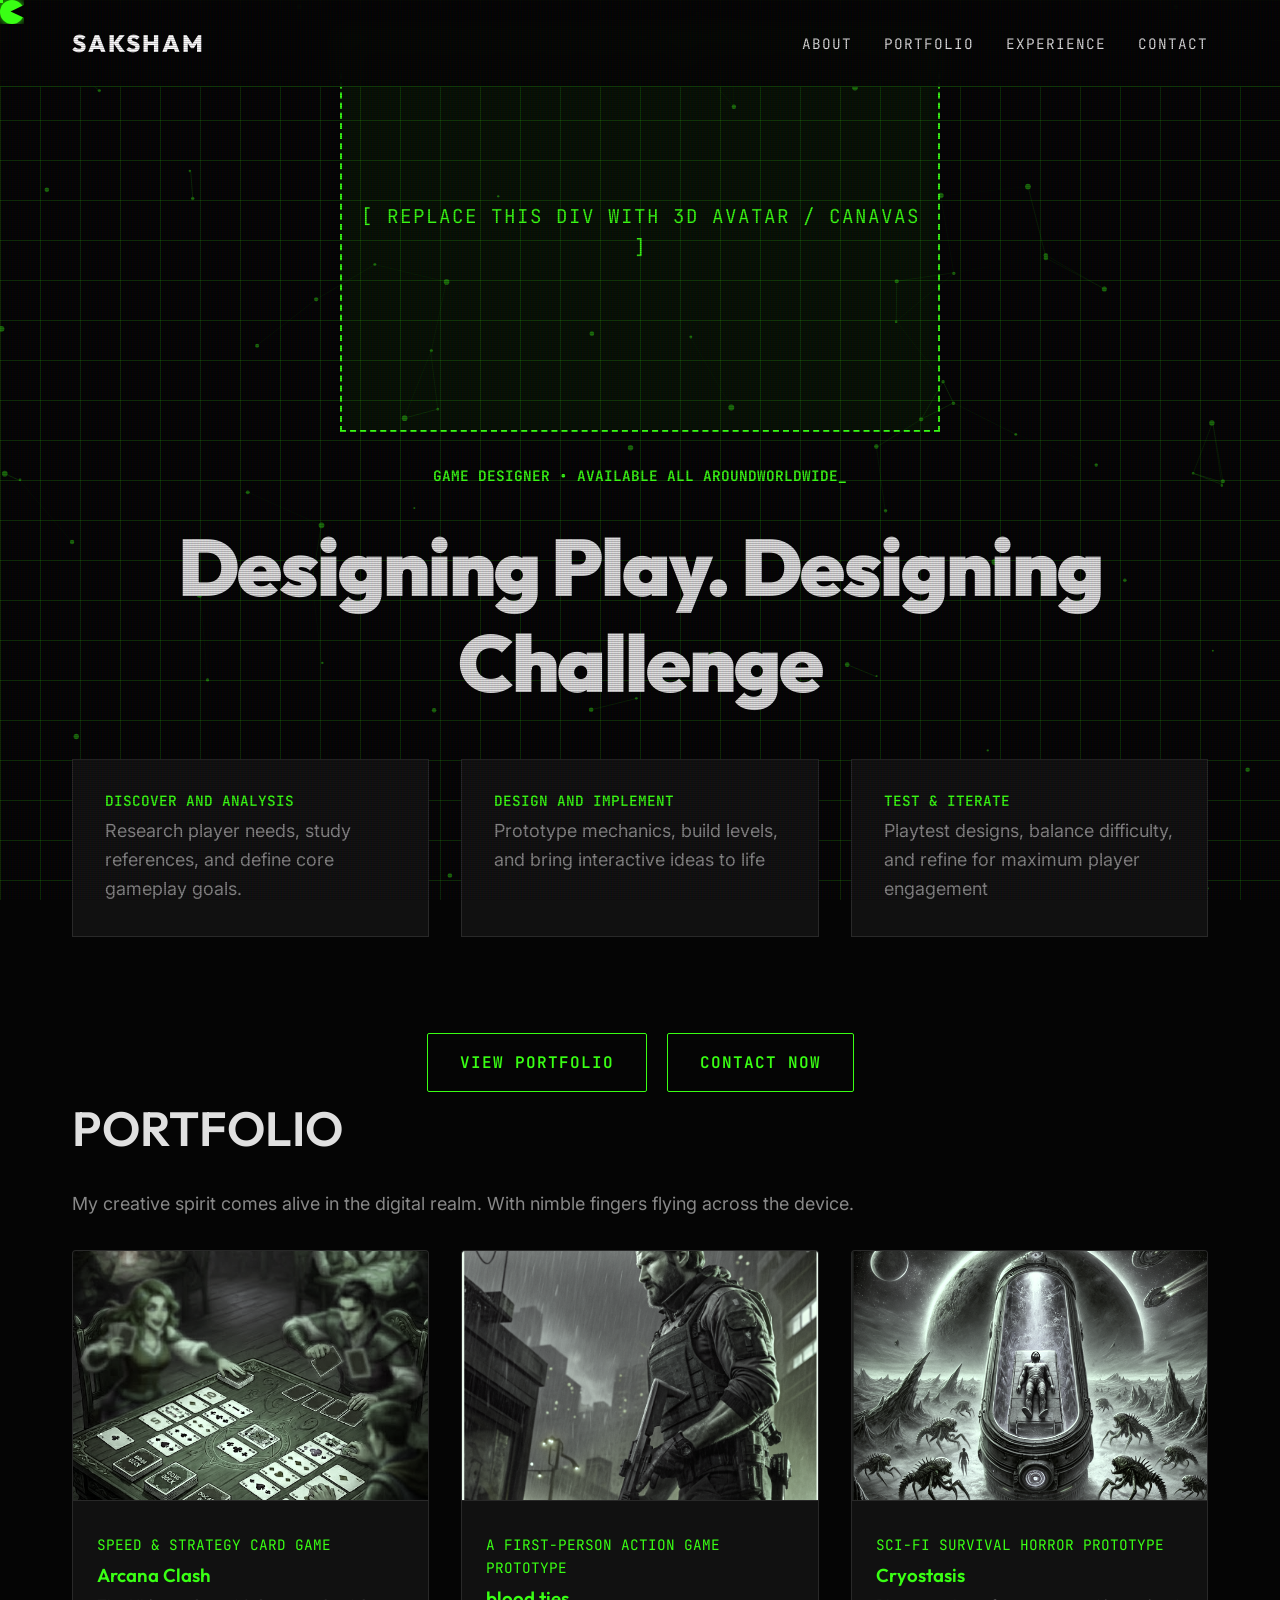
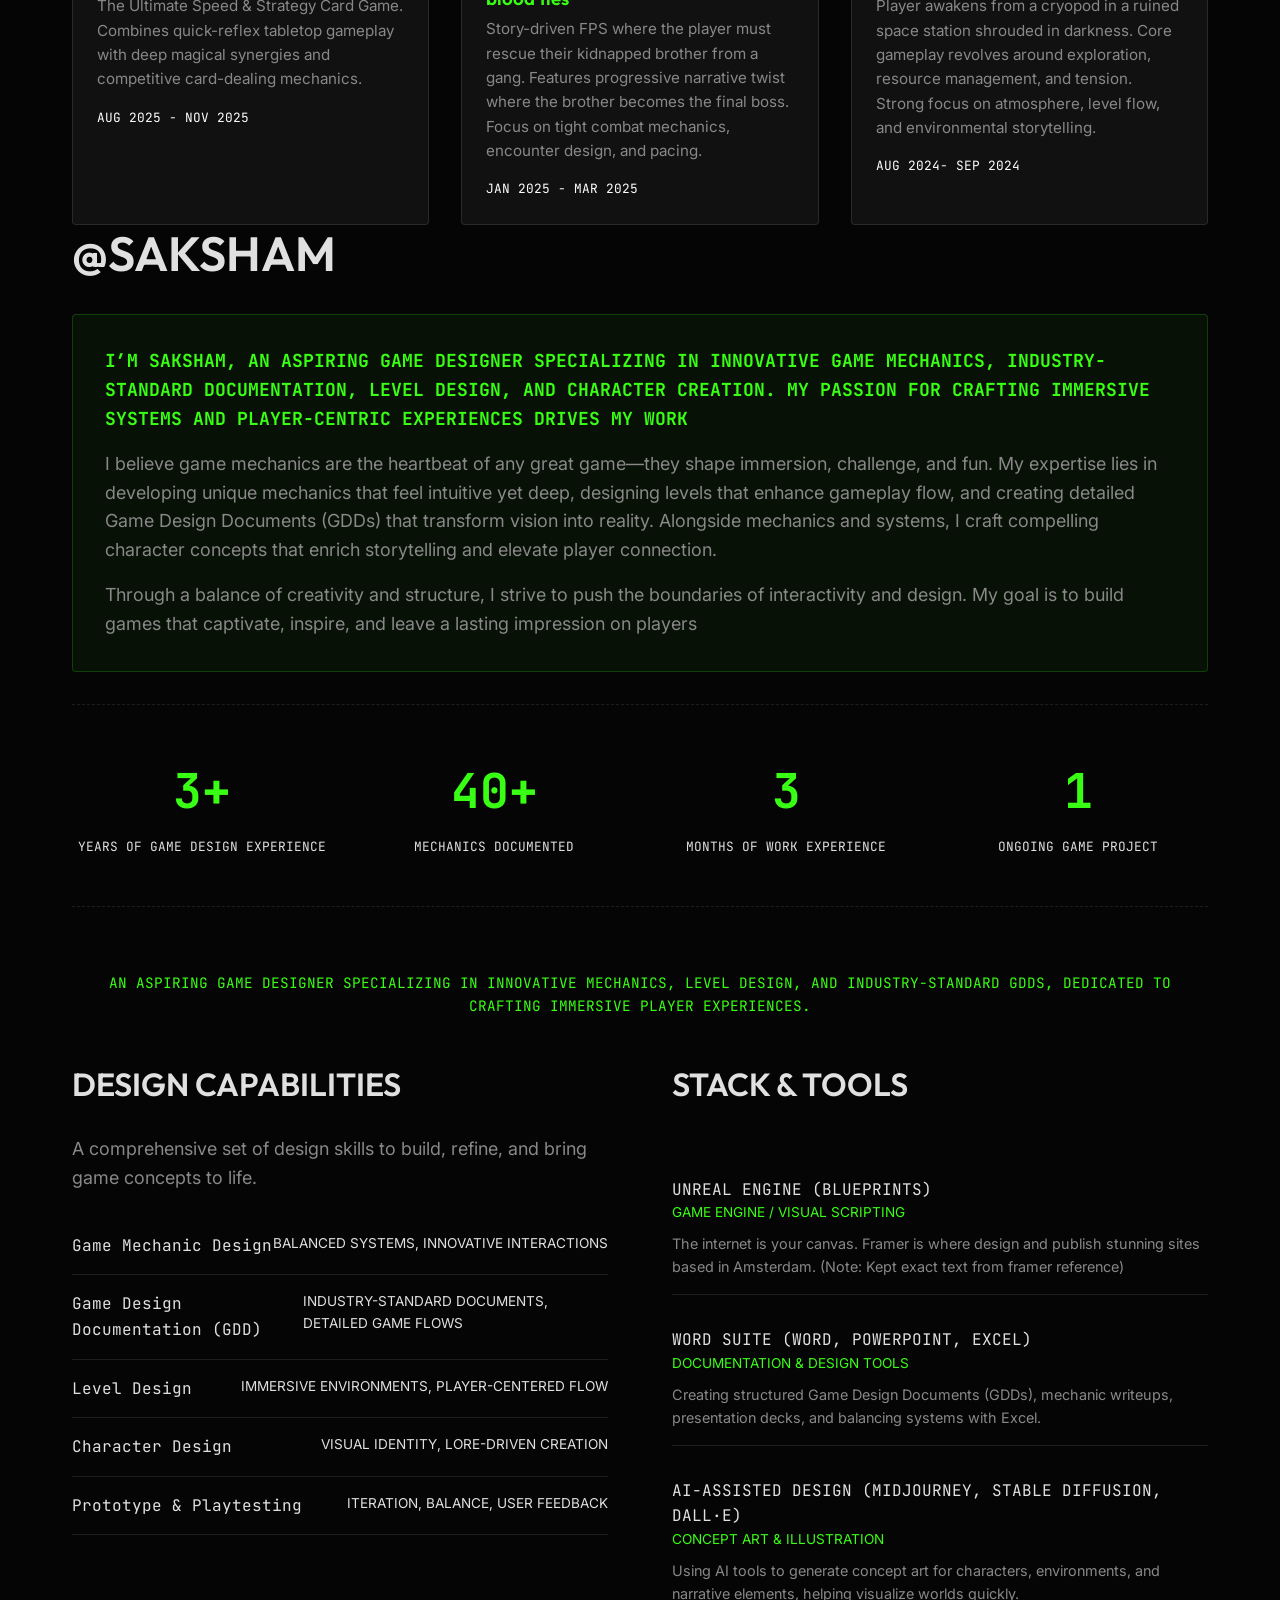
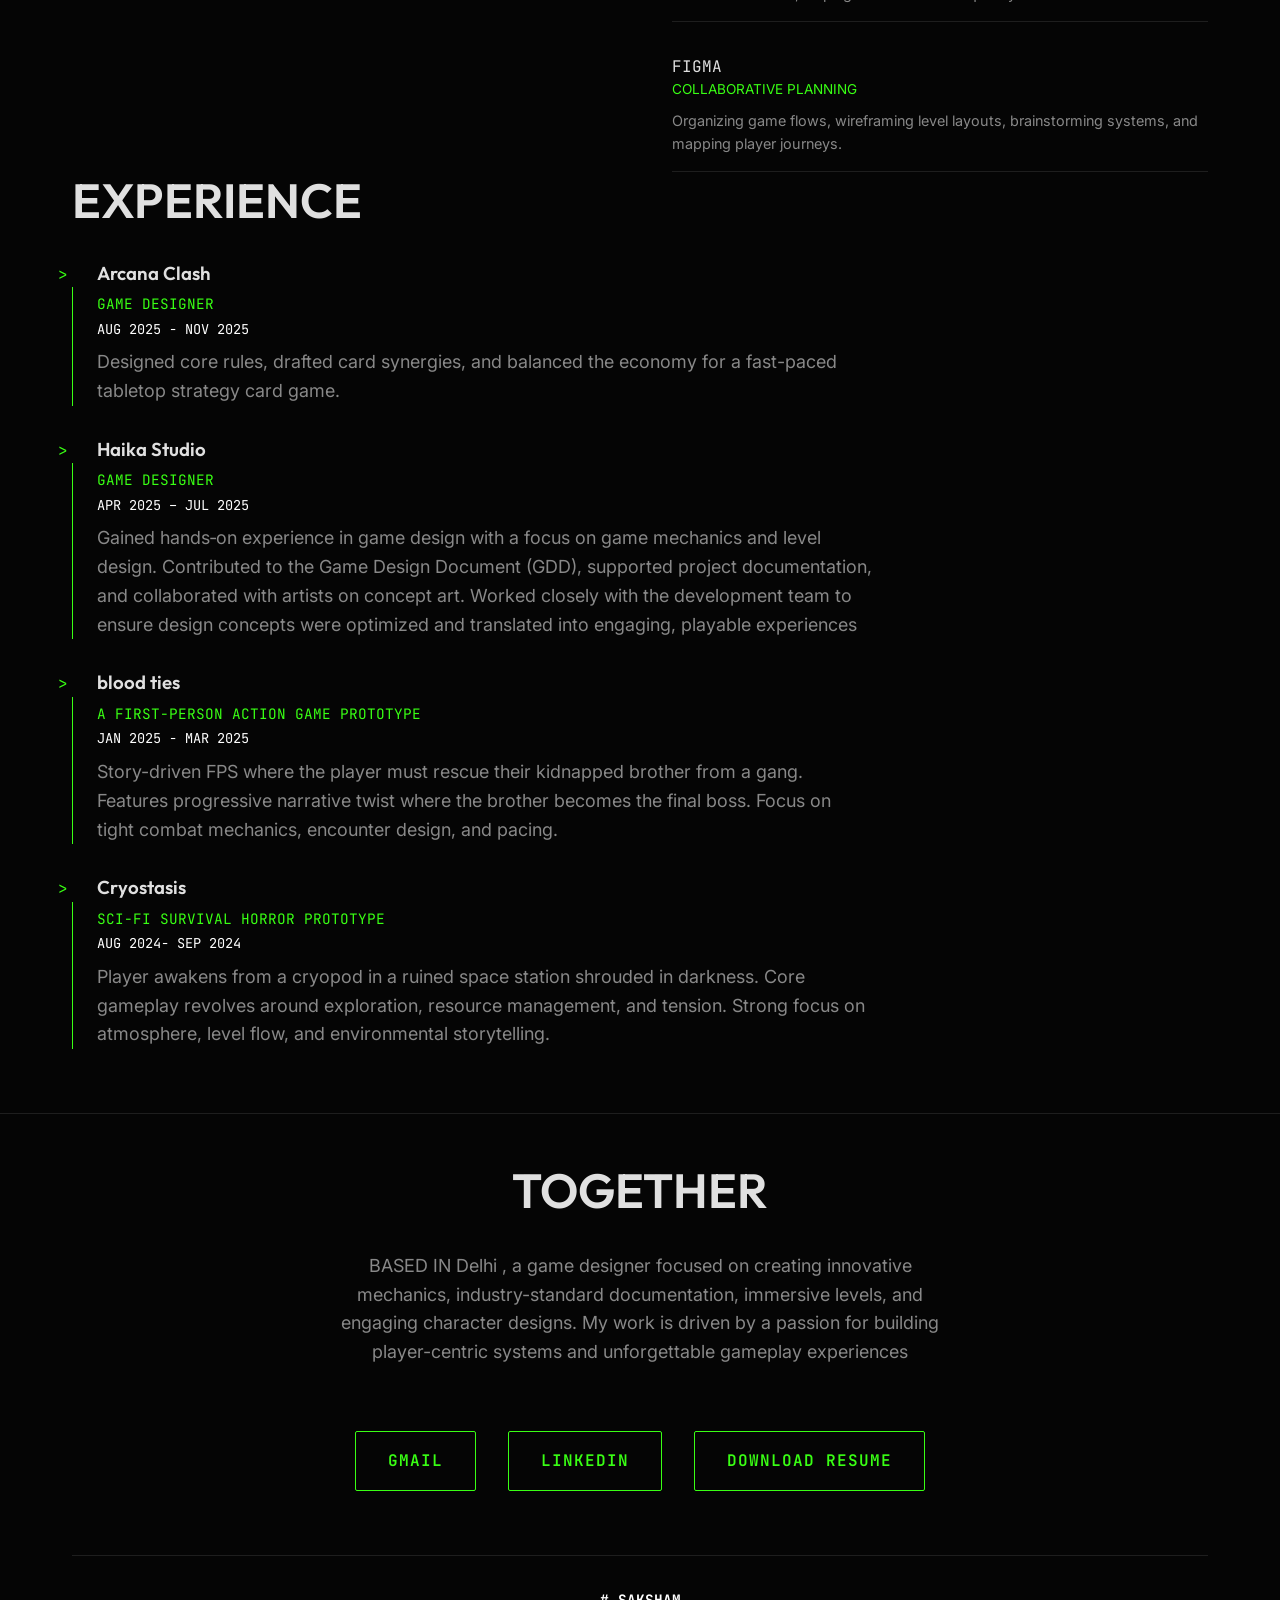
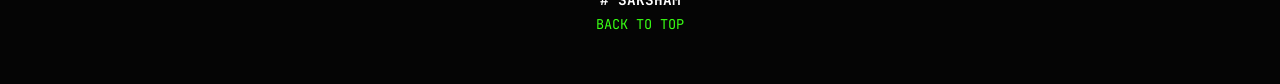
==== index.html @ 9221398d "Add files via upload" ====
<!DOCTYPE html>
<html lang="en">
<head>
    <meta charset="UTF-8">
    <meta name="viewport" content="width=device-width, initial-scale=1.0">
    <title>Saksham Singh | Game Designer</title>
    <meta name="description" content="Portfolio of Saksham Singh, an aspiring Game Designer specializing in innovative game mechanics, level design, and GDDs.">
    <link rel="stylesheet" href="css/style.css">
    <style>
        .avatar-placeholder {
            width: 100%;
            height: 400px;
            max-width: 600px;
            margin: 2rem auto;
            border: 2px dashed var(--accent-color);
            background: rgba(57, 255, 20, 0.05);
            display: flex;
            align-items: center;
            justify-content: center;
            color: var(--accent-color);
            font-family: var(--font-mono);
            font-size: 1.2rem;
            text-transform: uppercase;
            letter-spacing: 1px;
            text-align: center;
            padding: 1rem;
        }
        .process-list {
            display: grid;
            grid-template-columns: repeat(auto-fit, minmax(280px, 1fr));
            gap: 2rem;
            margin-top: 3rem;
            margin-bottom: 4rem;
        }
        .process-item {
            padding: 2rem;
            border: 1px solid var(--border-color);
            background: var(--bg-surface);
            transition: var(--transition);
        }
        .process-item:hover {
            border-color: var(--accent-color);
            box-shadow: 0 0 15px var(--accent-glow);
        }
    </style>
</head>
<body>
    <div class="cursor-dot"></div>
    <div class="pacman-chaser"></div>

    <header>
        <div class="container">
            <nav>
                <div class="logo glitch-hover">SAKSHAM</div>
                <div class="nav-links">
                    <a href="#about">ABOUT</a>
                    <a href="#portfolio">PORTFOLIO</a>
                    <a href="#experience">EXPERIENCE</a>
                    <a href="#contact">CONTACT</a>
                </div>
            </nav>
        </div>
    </header>

    <main>
        <section id="hero" class="hero container" style="text-align: center;">
            
            <!-- 3D AVATAR PLACEHOLDER: Paste your Spline <spline-viewer> or Three.js canvas in the div below -->
            <div id="hero-avatar" class="avatar-placeholder">
                [ REPLACE THIS DIV WITH 3D AVATAR / CANAVAS ]
            </div>

            <p class="tagline mono typing">Game Designer • Available ALL AROUNdworldwidE</p>
            <h1 class="glitch-hover" style="margin-top: 1rem; font-weight: 900; letter-spacing: -2px;">Designing Play. Designing Challenge</h1>

            <div class="process-list" style="text-align: left;">
                <div class="process-item">
                    <h3 class="mono" style="color: var(--accent-color); margin-bottom: 0.5rem;">Discover and Analysis</h3>
                    <p>Research player needs, study references, and define core gameplay goals.</p>
                </div>
                <div class="process-item">
                    <h3 class="mono" style="color: var(--accent-color); margin-bottom: 0.5rem;">Design and Implement</h3>
                    <p>Prototype mechanics, build levels, and bring interactive ideas to life</p>
                </div>
                <div class="process-item">
                    <h3 class="mono" style="color: var(--accent-color); margin-bottom: 0.5rem;">Test & Iterate</h3>
                    <p>Playtest designs, balance difficulty, and refine for maximum player engagement</p>
                </div>
            </div>
            
            <div>
                <a href="#portfolio" class="btn">View Portfolio</a>
                <a href="#contact" class="btn" style="margin-left: 1rem;">Contact Now</a>
            </div>
        </section>

        <section id="portfolio" class="container">
            <h2 class="glitch-hover">Portfolio</h2>
            <p>My creative spirit comes alive in the digital realm. With nimble fingers flying across the device.</p>
            <div class="projects-grid">
                <a href="projects/arcana-clash.html" class="project-card">
                    <img src="assets/arcana-clash-cover.png.jpg" alt="Arcana Clash Concept" class="project-img">
                    <div class="project-info">
                        <p class="mono" style="color: var(--accent-color); margin-bottom: 0.5rem;">Speed & Strategy Card Game</p>
                        <h3 class="glitch-hover">Arcana Clash</h3>
                        <p style="margin-top: 0.5rem; font-size: 0.95rem;">The Ultimate Speed & Strategy Card Game. Combines quick-reflex tabletop gameplay with deep magical synergies and competitive card-dealing mechanics.</p>
                        <p class="mono" style="margin-top: 1rem; font-size: 0.8rem; color: #fff;">Aug 2025 - Nov 2025</p>
                    </div>
                </a>

                <a href="projects/blood-ties.html" class="project-card">
                    <img src="assets/blood-ties-cover.png.png" alt="Blood Ties Concept" class="project-img">
                    <div class="project-info">
                        <p class="mono" style="color: var(--accent-color); margin-bottom: 0.5rem;">A first-person action game prototype</p>
                        <h3 class="glitch-hover">blood ties</h3>
                        <p style="margin-top: 0.5rem; font-size: 0.95rem;">Story-driven FPS where the player must rescue their kidnapped brother from a gang. Features progressive narrative twist where the brother becomes the final boss. Focus on tight combat mechanics, encounter design, and pacing.</p>
                        <p class="mono" style="margin-top: 1rem; font-size: 0.8rem; color: #fff;">JAN 2025 - MAR 2025</p>
                    </div>
                </a>

                <a href="projects/cryostasis.html" class="project-card">
                    <img src="assets/cryostasis-cover.png.png" alt="Cryostasis Concept" class="project-img">
                    <div class="project-info">
                        <p class="mono" style="color: var(--accent-color); margin-bottom: 0.5rem;">Sci-fi survival horror prototype</p>
                        <h3 class="glitch-hover">Cryostasis</h3>
                        <p style="margin-top: 0.5rem; font-size: 0.95rem;">Player awakens from a cryopod in a ruined space station shrouded in darkness. Core gameplay revolves around exploration, resource management, and tension. Strong focus on atmosphere, level flow, and environmental storytelling.</p>
                        <p class="mono" style="margin-top: 1rem; font-size: 0.8rem; color: #fff;">Aug 2024- Sep 2024</p>
                    </div>
                </a>
            </div>
        </section>

        <section id="about" class="container">
            <h2 class="glitch-hover">@Saksham</h2>
            <div style="background: rgba(57, 255, 20, 0.05); border: 1px solid var(--accent-glow); padding: 2rem; border-radius: 4px; margin-bottom: 2rem;">
                <p style="color: var(--accent-color); font-family: var(--font-mono); margin-bottom: 1rem; font-weight: bold; text-transform: uppercase;">
                    I’M SAKSHAM, AN ASPIRING GAME DESIGNER SPECIALIZING IN INNOVATIVE GAME MECHANICS, INDUSTRY-STANDARD DOCUMENTATION, LEVEL DESIGN, AND CHARACTER CREATION. MY PASSION FOR CRAFTING IMMERSIVE SYSTEMS AND PLAYER-CENTRIC EXPERIENCES DRIVES MY WORK
                </p>
                <p style="margin-bottom: 1rem;">
                    I believe game mechanics are the heartbeat of any great game—they shape immersion, challenge, and fun. My expertise lies in developing unique mechanics that feel intuitive yet deep, designing levels that enhance gameplay flow, and creating detailed Game Design Documents (GDDs) that transform vision into reality. Alongside mechanics and systems, I craft compelling character concepts that enrich storytelling and elevate player connection.
                </p>
                <p>
                    Through a balance of creativity and structure, I strive to push the boundaries of interactivity and design. My goal is to build games that captivate, inspire, and leave a lasting impression on players
                </p>
            </div>

            <!-- Stats Component -->
            <div class="stats-grid">
                <div class="stat-card">
                    <div class="stat-number">3+</div>
                    <div class="mono" style="font-size: 0.8rem;">YEARS of Game Design Experience</div>
                </div>
                <div class="stat-card">
                    <div class="stat-number">40+</div>
                    <div class="mono" style="font-size: 0.8rem;">Mechanics Documented</div>
                </div>
                <div class="stat-card">
                    <div class="stat-number">3</div>
                    <div class="mono" style="font-size: 0.8rem;">months of work experience</div>
                </div>
                <div class="stat-card">
                    <div class="stat-number">1</div>
                    <div class="mono" style="font-size: 0.8rem;">ONGOING GAME PROJECT</div>
                </div>
            </div>
            
            <p class="mono" style="text-align:center; color: var(--accent-color); margin-bottom: 3rem;">AN ASPIRING GAME DESIGNER SPECIALIZING IN INNOVATIVE MECHANICS, LEVEL DESIGN, AND INDUSTRY-STANDARD GDDs, DEDICATED TO CRAFTING IMMERSIVE PLAYER EXPERIENCES.</p>

            <div class="grid-2">
                <div>
                    <h2 class="glitch-hover" style="font-size: 2rem;">DESIGN CAPABILITIES</h2>
                    <p style="margin-bottom: 1.5rem;">A comprehensive set of design skills to build, refine, and bring game concepts to life.</p>
                    <ul class="skill-list" style="list-style: none;">
                        <li>
                            <span class="skill-name">Game Mechanic Design</span>
                            <span class="skill-desc" style="font-size: 0.85rem;">BALANCED SYSTEMS, INNOVATIVE INTERACTIONS</span>
                        </li>
                        <li>
                            <span class="skill-name">Game Design Documentation (GDD)</span>
                            <span class="skill-desc" style="font-size: 0.85rem;">INDUSTRY-STANDARD DOCUMENTS, DETAILED GAME FLOWS</span>
                        </li>
                        <li>
                            <span class="skill-name">Level Design</span>
                            <span class="skill-desc" style="font-size: 0.85rem;">IMMERSIVE ENVIRONMENTS, PLAYER-CENTERED FLOW</span>
                        </li>
                        <li>
                            <span class="skill-name">Character Design</span>
                            <span class="skill-desc" style="font-size: 0.85rem;">VISUAL IDENTITY, LORE-DRIVEN CREATION</span>
                        </li>
                        <li>
                            <span class="skill-name">Prototype & Playtesting</span>
                            <span class="skill-desc" style="font-size: 0.85rem;">ITERATION, BALANCE, USER FEEDBACK</span>
                        </li>
                    </ul>
                </div>
                <div>
                    <h2 class="glitch-hover" style="font-size: 2rem;">Stack & Tools</h2>
                    <br>
                    <ul class="skill-list" style="list-style: none;">
                        <li style="flex-direction: column;">
                            <span class="skill-name">UNREAL ENGINE (BLUEPRINTS)</span>
                            <span class="skill-desc" style="font-size: 0.85rem; color: var(--accent-color); margin-bottom: 0.5rem;">GAME ENGINE / VISUAL SCRIPTING</span>
                            <p style="font-size: 0.9rem;">The internet is your canvas. Framer is where design and publish stunning sites based in Amsterdam. (Note: Kept exact text from framer reference)</p>
                        </li>
                        <li style="flex-direction: column; margin-top: 1rem;">
                            <span class="skill-name">WORD SUITE (WORD, POWERPOINT, EXCEL)</span>
                            <span class="skill-desc" style="font-size: 0.85rem; color: var(--accent-color); margin-bottom: 0.5rem;">DOCUMENTATION & DESIGN TOOLS</span>
                            <p style="font-size: 0.9rem;">Creating structured Game Design Documents (GDDs), mechanic writeups, presentation decks, and balancing systems with Excel.</p>
                        </li>
                        <li style="flex-direction: column; margin-top: 1rem;">
                            <span class="skill-name">AI-ASSISTED DESIGN (MIDJOURNEY, STABLE DIFFUSION, DALL·E)</span>
                            <span class="skill-desc" style="font-size: 0.85rem; color: var(--accent-color); margin-bottom: 0.5rem;">CONCEPT ART & ILLUSTRATION</span>
                            <p style="font-size: 0.9rem;">Using AI tools to generate concept art for characters, environments, and narrative elements, helping visualize worlds quickly.</p>
                        </li>
                        <li style="flex-direction: column; margin-top: 1rem;">
                            <span class="skill-name">FIGMA</span>
                            <span class="skill-desc" style="font-size: 0.85rem; color: var(--accent-color); margin-bottom: 0.5rem;">COLLABORATIVE PLANNING</span>
                            <p style="font-size: 0.9rem;">Organizing game flows, wireframing level layouts, brainstorming systems, and mapping player journeys.</p>
                        </li>
                    </ul>
                </div>
            </div>
        </section>

        <section id="experience" class="container">
            <h2 class="glitch-hover">EXPERIENCE</h2>
            <div style="max-width: 800px; margin-top: 2rem;">
                <div class="exp-item">
                    <h3 style="margin: 0.5rem 0;">Arcana Clash</h3>
                    <p class="mono" style="color: var(--accent-color); margin-bottom: 0.2rem;">Game Designer</p>
                    <p class="mono" style="color: #fff; margin-bottom: 0.5rem; font-size: 0.85rem;">Aug 2025 - Nov 2025</p>
                    <p>Designed core rules, drafted card synergies, and balanced the economy for a fast-paced tabletop strategy card game.</p>
                </div>
                <div class="exp-item">
                    <h3 style="margin: 0.5rem 0;">Haika Studio</h3>
                    <p class="mono" style="color: var(--accent-color); margin-bottom: 0.2rem;">Game Designer</p>
                    <p class="mono" style="color: #fff; margin-bottom: 0.5rem; font-size: 0.85rem;">Apr 2025 – Jul 2025</p>
                    <p>Gained hands‑on experience in game design with a focus on game mechanics and level design. Contributed to the Game Design Document (GDD), supported project documentation, and collaborated with artists on concept art. Worked closely with the development team to ensure design concepts were optimized and translated into engaging, playable experiences</p>
                </div>
                <div class="exp-item">
                    <h3 style="margin: 0.5rem 0;">blood ties</h3>
                    <p class="mono" style="color: var(--accent-color); margin-bottom: 0.2rem;">A first-person action game prototype</p>
                    <p class="mono" style="color: #fff; margin-bottom: 0.5rem; font-size: 0.85rem;">JAN 2025 - MAR 2025</p>
                    <p>Story-driven FPS where the player must rescue their kidnapped brother from a gang. Features progressive narrative twist where the brother becomes the final boss. Focus on tight combat mechanics, encounter design, and pacing.</p>
                </div>
                <div class="exp-item">
                    <h3 style="margin: 0.5rem 0;">Cryostasis</h3>
                    <p class="mono" style="color: var(--accent-color); margin-bottom: 0.2rem;">Sci-fi survival horror prototype</p>
                    <p class="mono" style="color: #fff; margin-bottom: 0.5rem; font-size: 0.85rem;">Aug 2024- Sep 2024</p>
                    <p>Player awakens from a cryopod in a ruined space station shrouded in darkness. Core gameplay revolves around exploration, resource management, and tension. Strong focus on atmosphere, level flow, and environmental storytelling.</p>
                </div>
            </div>
        </section>
    </main>

    <footer id="contact">
        <div class="container">
            <h2 class="glitch-hover" style="margin-bottom: 1rem;">TOGETHER</h2>
            
            <p style="margin-top: 2rem; max-width: 600px; margin-left: auto; margin-right: auto;">BASED IN Delhi , a game designer focused on creating innovative mechanics, industry-standard documentation, immersive levels, and engaging character designs. My work is driven by a passion for building player-centric systems and unforgettable gameplay experiences</p>
            
            <div class="social-links" style="margin-top: 2rem;">
                <a href="mailto:Saksham3979@gmail.com" class="btn">GMAIL</a>
                <a href="https://www.linkedin.com/in/saksham-singh-1373432a5/" target="_blank" class="btn">LinkedIn</a>
                <a href="https://drive.google.com/file/d/1qhVgJQmRGcBz85EK0JZIuz8gSwq7FkEr/view?usp=sharing" target="_blank" class="btn">Download Resume</a>
            </div>
            
            <div style="margin-top: 4rem; padding-top: 2rem; border-top: 1px solid var(--border-color);">
                <p class="mono" style="font-weight: bold; color: #fff;"># Saksham</p>
                <a href="#hero" class="mono" style="font-size: 0.85rem;">Back To Top</a>
            </div>
        </div>
    </footer>

    <script src="js/main.js"></script>
</body>
</html>
---- css/style.css ----
@import url('https://fonts.googleapis.com/css2?family=Inter:wght@300;400;500;600&family=Outfit:wght@400;600;800&family=JetBrains+Mono:wght@400;700&display=swap');

:root {
  --bg-color: #050505;
  --bg-surface: #111111;
  --text-primary: #e0e0e0;
  --text-secondary: #888888;
  --accent-color: #39ff14; /* Neon Green */
  --accent-glow: rgba(57, 255, 20, 0.2);
  --border-color: rgba(255, 255, 255, 0.1);
  --transition: all 0.3s cubic-bezier(0.4, 0, 0.2, 1);
  --font-heading: 'Outfit', sans-serif;
  --font-body: 'Inter', sans-serif;
  --font-mono: 'JetBrains Mono', monospace;
}

* {
  margin: 0;
  padding: 0;
  box-sizing: border-box;
  cursor: none; 
}

html {
  scroll-behavior: smooth;
  overflow-x: hidden;
}

body {
  font-family: var(--font-body);
  background-color: var(--bg-color);
  color: var(--text-primary);
  line-height: 1.6;
  overflow-x: hidden;
}

/* Retro Live Grid Background */
body::before {
  content: "";
  position: fixed;
  top: 0; left: 0; width: 100vw; height: 100vh;
  background-image: 
    linear-gradient(rgba(57, 255, 20, 0.15) 1px, transparent 1px),
    linear-gradient(90deg, rgba(57, 255, 20, 0.15) 1px, transparent 1px);
  background-size: 40px 40px;
  background-position: 0 0;
  z-index: -1;
  animation: bg-scroll 4s linear infinite;
  pointer-events: none;
}

@keyframes bg-scroll {
  from { background-position: 0 0; }
  to { background-position: 40px 40px; }
}

/* CRT Scanline Overlay */
body::after {
  content: " ";
  display: block;
  position: fixed;
  top: 0;
  left: 0;
  bottom: 0;
  right: 0;
  background: linear-gradient(rgba(18, 16, 16, 0) 50%, rgba(0, 0, 0, 0.25) 50%), linear-gradient(90deg, rgba(255, 0, 0, 0.06), rgba(0, 255, 0, 0.02), rgba(0, 0, 255, 0.06));
  z-index: 9999;
  background-size: 100% 2px, 3px 100%;
  pointer-events: none;
  opacity: 0.8;
}

/* Custom Game Cursor */
.cursor-dot {
  position: fixed;
  width: 6px;
  height: 6px;
  background-color: var(--accent-color);
  transform: translate(-50%, -50%);
  z-index: 10000;
  pointer-events: none;
  box-shadow: 0 0 10px var(--accent-color);
}

.pacman-chaser {
  position: fixed;
  width: 24px;
  height: 24px;
  border-radius: 50%;
  background: var(--accent-color);
  z-index: 10000;
  pointer-events: none;
  clip-path: polygon(100% 74%, 44% 48%, 100% 21%, 100% 0, 0 0, 0 100%, 100% 100%);
  animation: chomp 0.2s infinite alternate;
  transform-origin: center;
  box-shadow: 0 0 10px var(--accent-color);
}

@keyframes chomp {
    0% { clip-path: polygon(100% 74%, 50% 50%, 100% 21%, 100% 0, 0 0, 0 100%, 100% 100%); }
    100% { clip-path: polygon(100% 50%, 50% 50%, 100% 50%, 100% 0, 0 0, 0 100%, 100% 100%); }
}

/* Typography */
h1, h2, h3, h4, h5, h6 {
  font-family: var(--font-heading);
  font-weight: 600;
  line-height: 1.2;
}

h1 {
  font-size: clamp(3rem, 8vw, 5rem);
  font-weight: 800;
  letter-spacing: -0.02em;
}

h2 {
  font-size: clamp(2rem, 5vw, 3rem);
  margin-bottom: 2rem;
  text-transform: uppercase;
}

p {
  color: var(--text-secondary);
  font-size: 1.125rem;
}

a {
  color: var(--accent-color);
  text-decoration: none;
  transition: var(--transition);
}

.mono {
  font-family: var(--font-mono);
  font-size: 0.9rem;
  text-transform: uppercase;
}

/* Glitch Effect */
.glitch-hover:hover {
  animation: glitch-skew 0.3s cubic-bezier(0.25, 0.46, 0.45, 0.94) both infinite;
  color: var(--accent-color);
}

@keyframes glitch-skew {
  0% { transform: skew(0deg); }
  20% { transform: skew(-20deg); }
  40% { transform: skew(20deg); }
  60% { transform: skew(-10deg); }
  80% { transform: skew(10deg); }
  100% { transform: skew(0deg); }
}

/* Layout */
.container {
  max-width: 1200px;
  margin: 0 auto;
  padding: 0 2rem;
  position: relative;
  z-index: 1;
}

section {
  padding: 6rem 0;
}

/* Header & Nav */
header {
  position: fixed;
  top: 0;
  width: 100%;
  padding: 1.5rem 0;
  z-index: 100;
  background: rgba(5, 5, 5, 0.85);
  backdrop-filter: blur(10px);
  border-bottom: 1px solid var(--accent-glow);
}

nav {
  display: flex;
  justify-content: space-between;
  align-items: center;
}

.logo {
  font-family: var(--font-heading);
  font-size: 1.5rem;
  font-weight: 800;
  letter-spacing: 2px;
  color: #fff;
}

.nav-links {
  display: flex;
  gap: 2rem;
}

.nav-links a {
  font-size: 0.9rem;
  text-transform: uppercase;
  letter-spacing: 1px;
  color: var(--text-primary);
  font-family: var(--font-mono);
}

.nav-links a:hover {
  color: var(--accent-color);
  text-shadow: 0 0 8px var(--accent-glow);
}

/* Hero Section */
.hero {
  min-height: 100vh;
  display: flex;
  flex-direction: column;
  justify-content: center;
}

.hero p.tagline {
  color: var(--accent-color);
  font-weight: 700;
  font-family: var(--font-mono);
  margin-bottom: 1rem;
}

.hero .typing::after {
  content: '_';
  animation: blink 1s step-end infinite;
}

@keyframes blink {
  50% { opacity: 0; }
}

/* Buttons */
.btn {
  display: inline-block;
  padding: 1rem 2rem;
  border-radius: 2px;
  font-family: var(--font-mono);
  font-weight: 600;
  text-transform: uppercase;
  letter-spacing: 1px;
  transition: var(--transition);
  border: 1px solid var(--accent-color);
  margin-top: 2rem;
  background: transparent;
  color: var(--accent-color);
  position: relative;
  overflow: hidden;
}

.btn::before {
  content: '';
  position: absolute;
  top: 0; left: 0; width: 100%; height: 100%;
  background: var(--accent-color);
  transform: scaleX(0);
  transform-origin: right;
  transition: transform 0.3s ease;
  z-index: -1;
}

.btn:hover::before {
  transform: scaleX(1);
  transform-origin: left;
}

.btn:hover {
  color: var(--bg-color);
  box-shadow: 0 0 20px var(--accent-glow);
}

/* Stats Section */
.stats-grid {
  display: grid;
  grid-template-columns: repeat(auto-fit, minmax(200px, 1fr));
  gap: 2rem;
  margin-bottom: 4rem;
  padding: 3rem 0;
  border-top: 1px dashed var(--border-color);
  border-bottom: 1px dashed var(--border-color);
}

.stat-card {
  text-align: center;
}

.stat-number {
  font-size: 3rem;
  font-family: var(--font-mono);
  color: var(--accent-color);
  font-weight: 700;
  margin-bottom: 0.5rem;
}

/* Projects Grid */
.projects-grid {
  display: grid;
  grid-template-columns: repeat(auto-fit, minmax(300px, 1fr));
  gap: 2rem;
  margin-top: 2rem;
}

.project-card {
  background: var(--bg-surface);
  border: 1px solid var(--border-color);
  border-radius: 4px;
  overflow: hidden;
  transition: var(--transition);
  display: block;
}

.project-card:hover {
  transform: translateY(-5px);
  border-color: var(--accent-color);
  box-shadow: 0 0 15px var(--accent-glow);
}

.project-img {
  width: 100%;
  height: 250px;
  object-fit: cover;
  border-bottom: 1px solid var(--border-color);
  filter: grayscale(80%) sepia(20%) hue-rotate(80deg);
  transition: filter 0.5s;
}

.project-card:hover .project-img {
  filter: grayscale(0%);
}

.project-info {
  padding: 1.5rem;
}

/* Experience / Skills */
.grid-2 {
  display: grid;
  grid-template-columns: 1fr 1fr;
  gap: 4rem;
}

@media (max-width: 768px) {
  .grid-2 {
    grid-template-columns: 1fr;
  }
}

.skill-list li {
  padding: 1rem 0;
  border-bottom: 1px solid var(--border-color);
  display: flex;
  justify-content: space-between;
}

.skill-name {
  color: var(--text-primary);
  font-family: var(--font-mono);
}

.exp-item {
  margin-bottom: 2rem;
  padding-left: 1.5rem;
  border-left: 1px solid var(--accent-color);
  position: relative;
}

.exp-item::before {
  content: '>';
  font-family: var(--font-mono);
  color: var(--accent-color);
  position: absolute;
  left: -20px;
  top: 0;
  background: var(--bg-color);
  padding: 0 5px;
}

/* Footer */
footer {
  text-align: center;
  padding: 3rem 0;
  border-top: 1px solid var(--border-color);
  margin-top: 4rem;
}

.social-links {
  display: flex;
  justify-content: center;
  gap: 2rem;
  margin-top: 1.5rem;
}
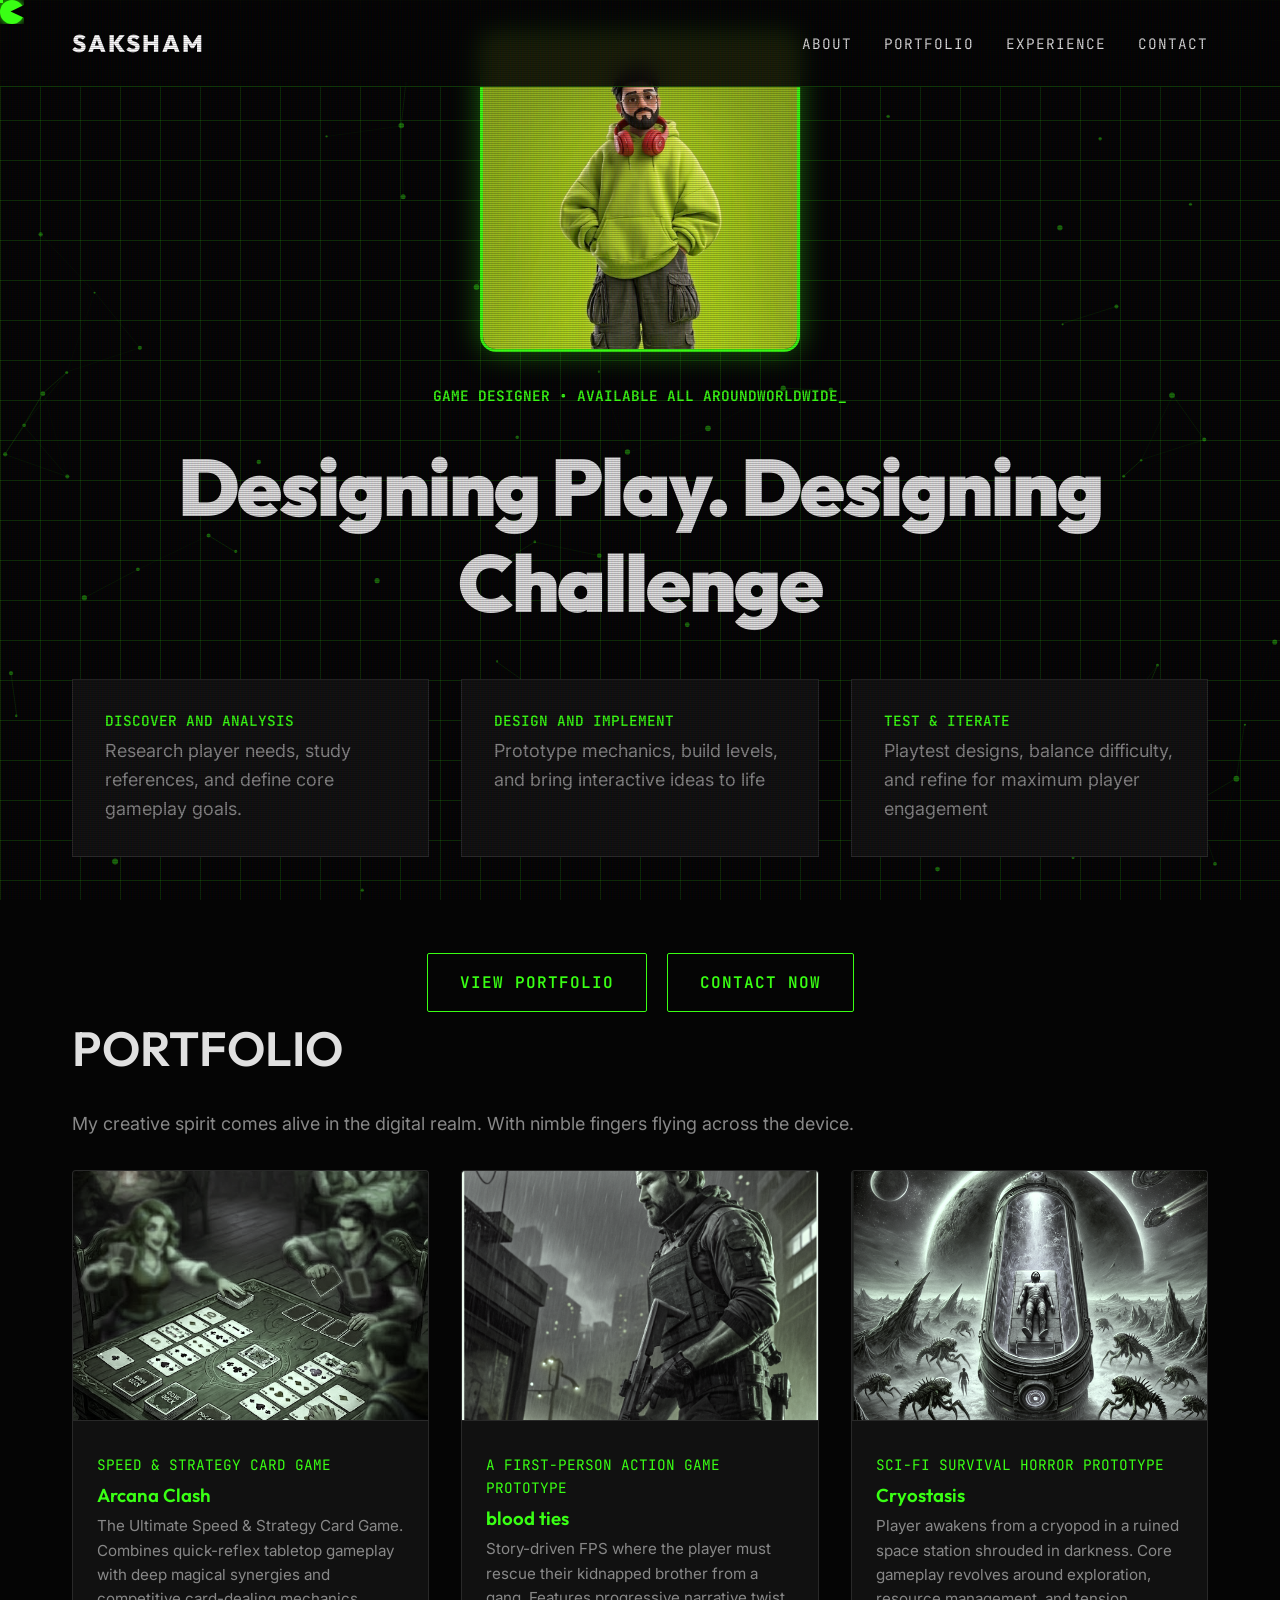
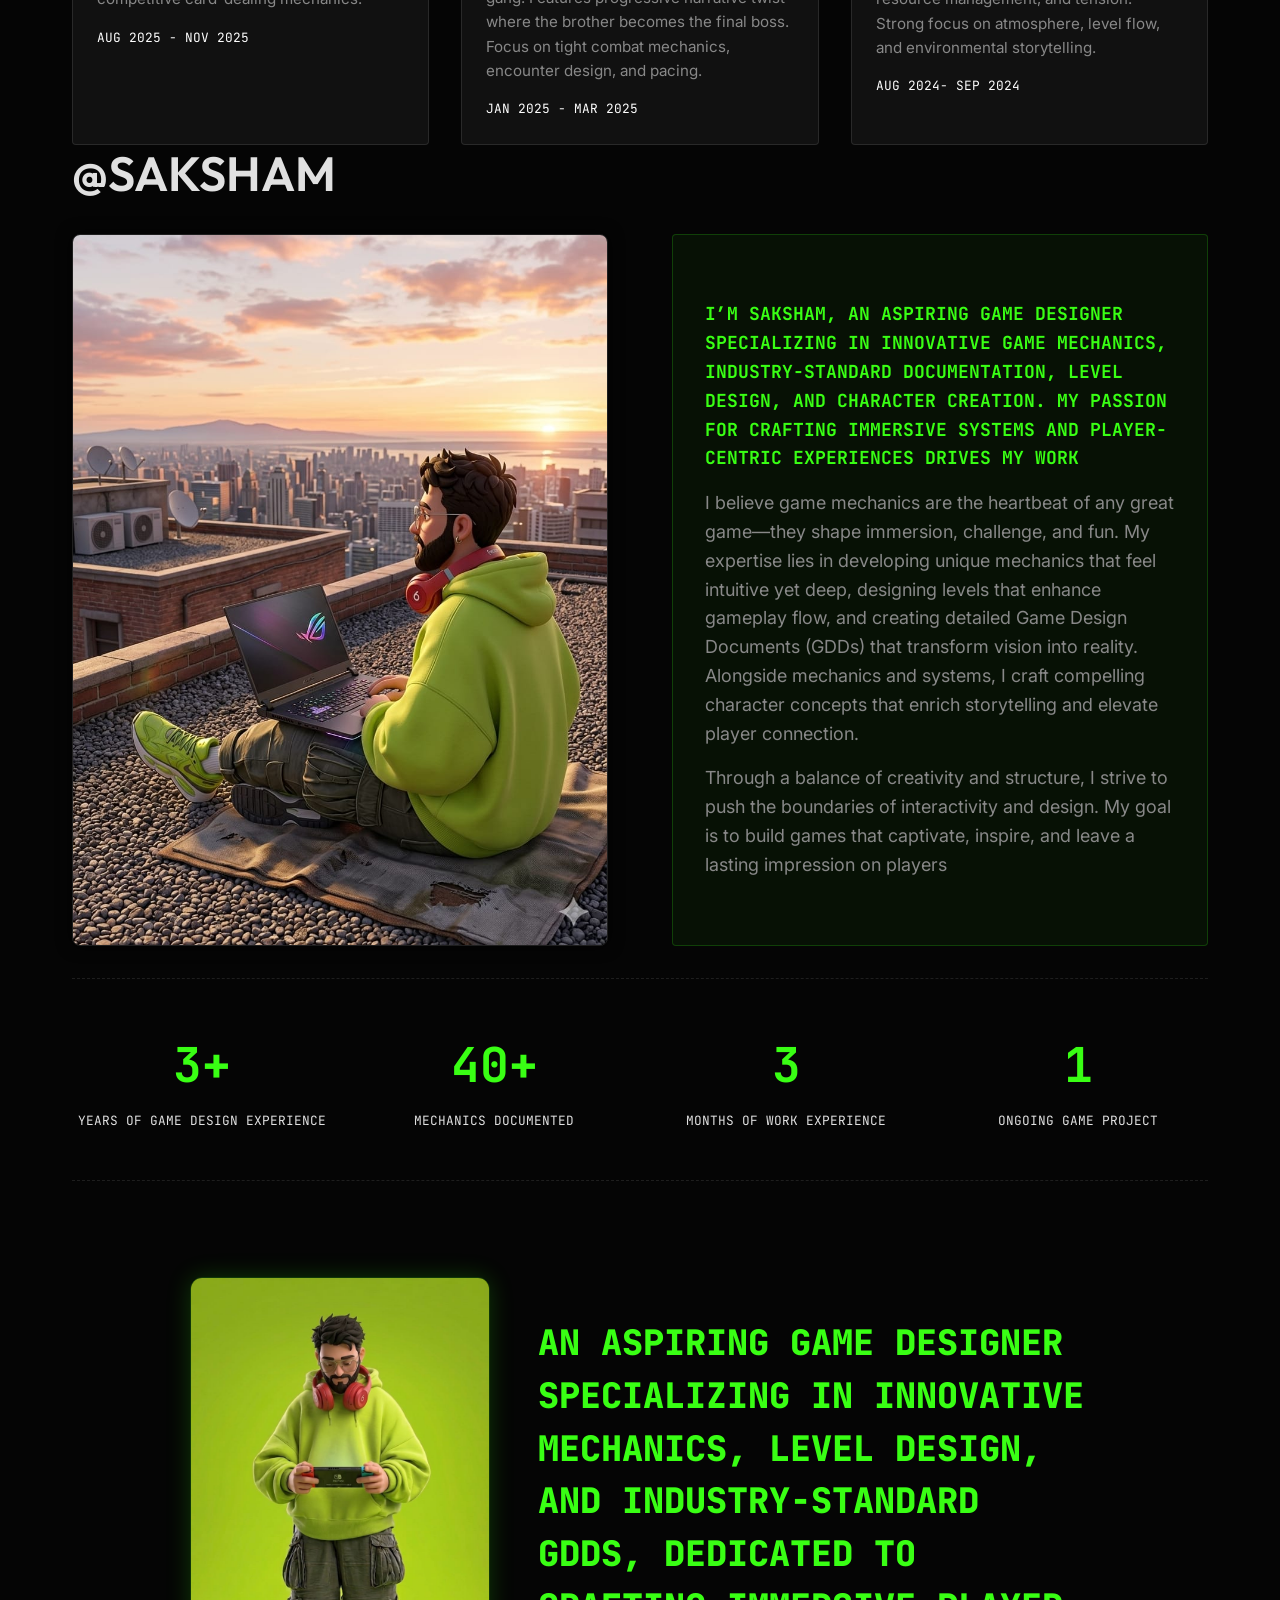
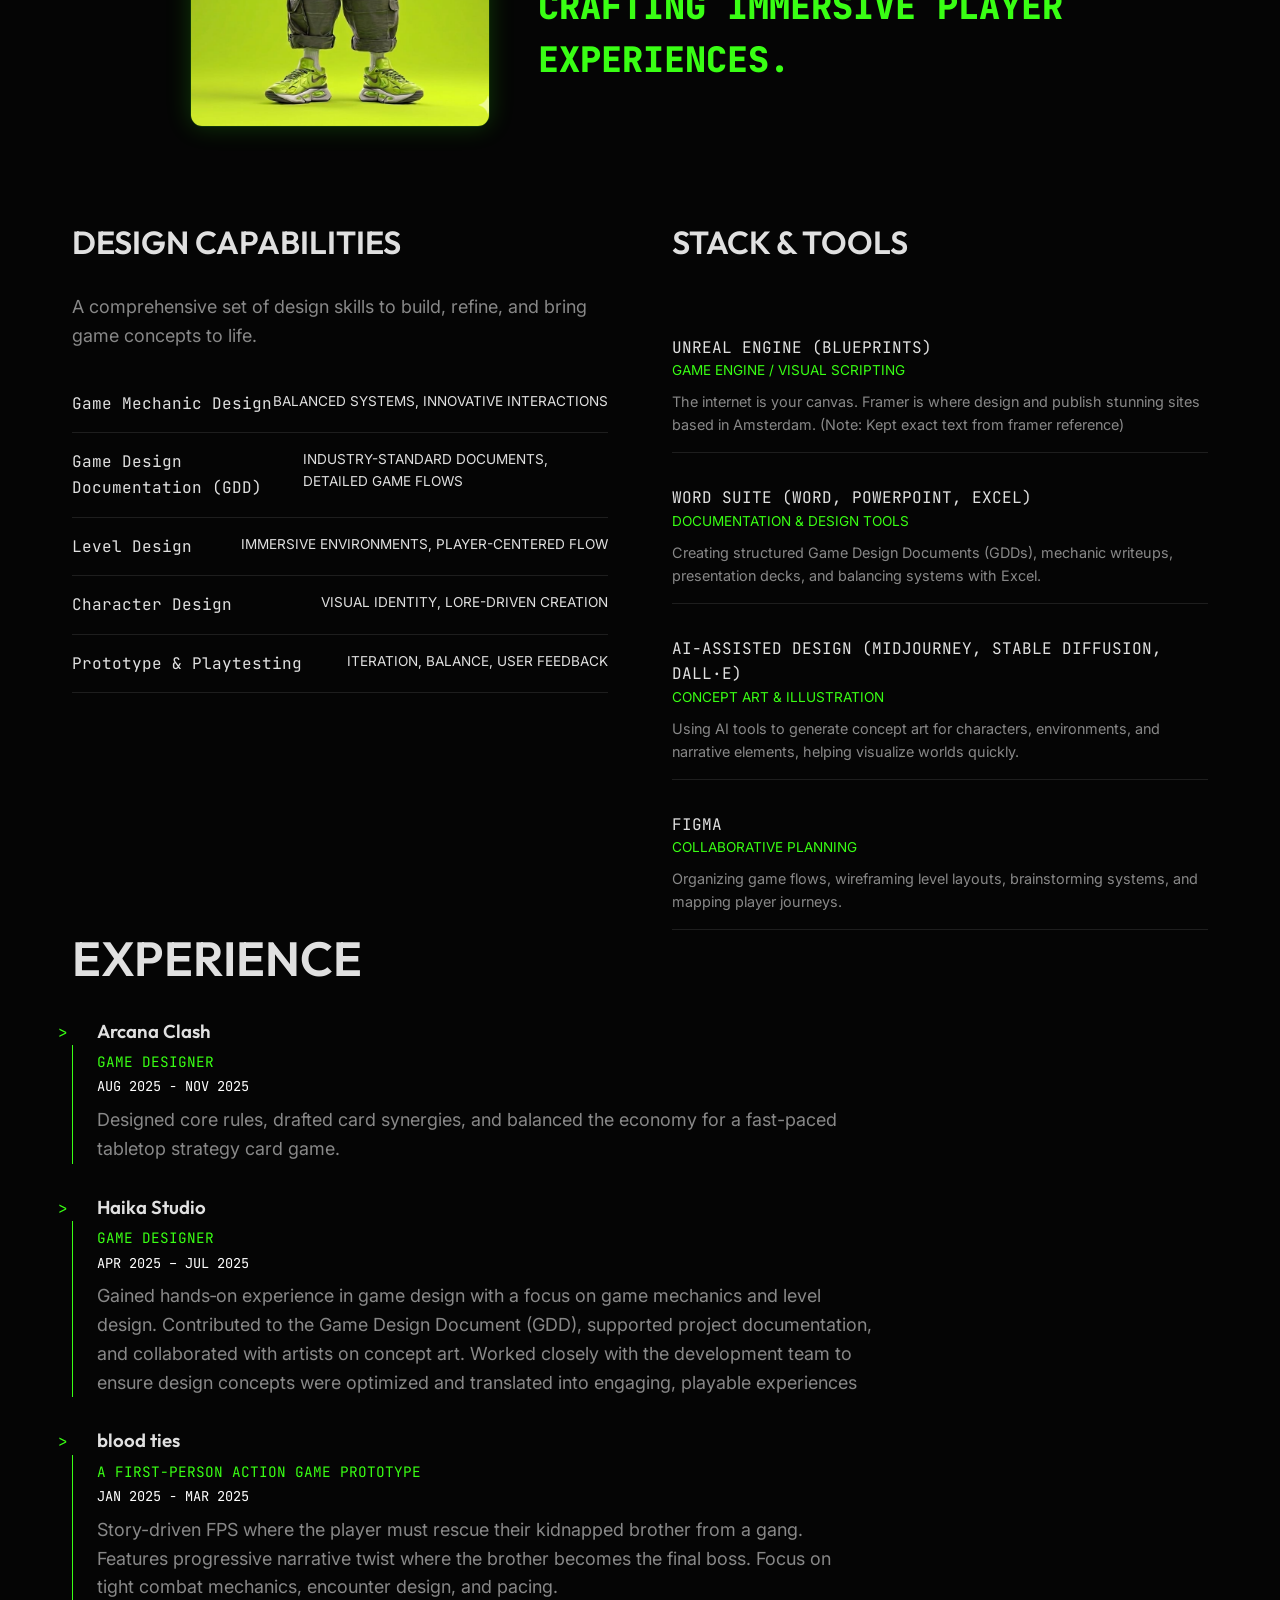
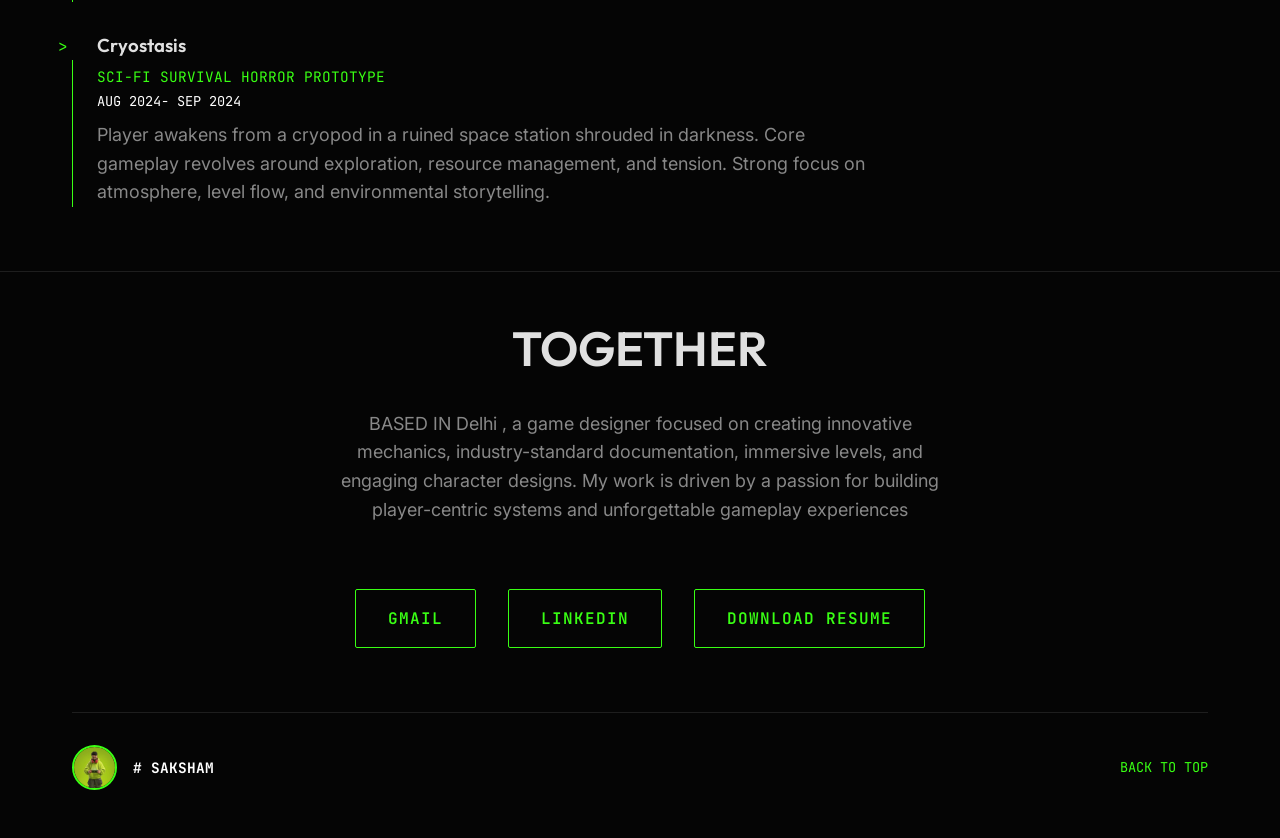
==== commit 82e4cb99: "Add files via upload" ====
--- a/index.html
+++ b/index.html
@@ -65,9 +65,8 @@
     <main>
         <section id="hero" class="hero container" style="text-align: center;">
             
-            <!-- 3D AVATAR PLACEHOLDER: Paste your Spline <spline-viewer> or Three.js canvas in the div below -->
-            <div id="hero-avatar" class="avatar-placeholder">
-                [ REPLACE THIS DIV WITH 3D AVATAR / CANAVAS ]
+            <div class="hero-avatar-container">
+                <img src="assets/avatar.jpg.jpeg" alt="Saksham and Pacman" class="floating-avatar">
             </div>
 
             <p class="tagline mono typing">Game Designer • Available ALL AROUNdworldwidE</p>
@@ -132,16 +131,22 @@
 
         <section id="about" class="container">
             <h2 class="glitch-hover">@Saksham</h2>
-            <div style="background: rgba(57, 255, 20, 0.05); border: 1px solid var(--accent-glow); padding: 2rem; border-radius: 4px; margin-bottom: 2rem;">
-                <p style="color: var(--accent-color); font-family: var(--font-mono); margin-bottom: 1rem; font-weight: bold; text-transform: uppercase;">
-                    I’M SAKSHAM, AN ASPIRING GAME DESIGNER SPECIALIZING IN INNOVATIVE GAME MECHANICS, INDUSTRY-STANDARD DOCUMENTATION, LEVEL DESIGN, AND CHARACTER CREATION. MY PASSION FOR CRAFTING IMMERSIVE SYSTEMS AND PLAYER-CENTRIC EXPERIENCES DRIVES MY WORK
-                </p>
-                <p style="margin-bottom: 1rem;">
-                    I believe game mechanics are the heartbeat of any great game—they shape immersion, challenge, and fun. My expertise lies in developing unique mechanics that feel intuitive yet deep, designing levels that enhance gameplay flow, and creating detailed Game Design Documents (GDDs) that transform vision into reality. Alongside mechanics and systems, I craft compelling character concepts that enrich storytelling and elevate player connection.
-                </p>
-                <p>
-                    Through a balance of creativity and structure, I strive to push the boundaries of interactivity and design. My goal is to build games that captivate, inspire, and leave a lasting impression on players
-                </p>
+            
+            <div class="grid-2" style="margin-bottom: 2rem; align-items: stretch;">
+                <div class="about-image-container">
+                    <img src="assets/avatar-roof.jpg.jpeg" alt="Saksham working on a roof" class="about-avatar-img">
+                </div>
+                <div style="background: rgba(57, 255, 20, 0.05); border: 1px solid var(--accent-glow); padding: 2rem; border-radius: 4px; display: flex; flex-direction: column; justify-content: center;">
+                    <p style="color: var(--accent-color); font-family: var(--font-mono); margin-bottom: 1rem; font-weight: bold; text-transform: uppercase;">
+                        I’M SAKSHAM, AN ASPIRING GAME DESIGNER SPECIALIZING IN INNOVATIVE GAME MECHANICS, INDUSTRY-STANDARD DOCUMENTATION, LEVEL DESIGN, AND CHARACTER CREATION. MY PASSION FOR CRAFTING IMMERSIVE SYSTEMS AND PLAYER-CENTRIC EXPERIENCES DRIVES MY WORK
+                    </p>
+                    <p style="margin-bottom: 1rem;">
+                        I believe game mechanics are the heartbeat of any great game—they shape immersion, challenge, and fun. My expertise lies in developing unique mechanics that feel intuitive yet deep, designing levels that enhance gameplay flow, and creating detailed Game Design Documents (GDDs) that transform vision into reality. Alongside mechanics and systems, I craft compelling character concepts that enrich storytelling and elevate player connection.
+                    </p>
+                    <p>
+                        Through a balance of creativity and structure, I strive to push the boundaries of interactivity and design. My goal is to build games that captivate, inspire, and leave a lasting impression on players
+                    </p>
+                </div>
             </div>
 
             <!-- Stats Component -->
@@ -164,7 +169,10 @@
                 </div>
             </div>
             
-            <p class="mono" style="text-align:center; color: var(--accent-color); margin-bottom: 3rem;">AN ASPIRING GAME DESIGNER SPECIALIZING IN INNOVATIVE MECHANICS, LEVEL DESIGN, AND INDUSTRY-STANDARD GDDs, DEDICATED TO CRAFTING IMMERSIVE PLAYER EXPERIENCES.</p>
+            <div class="avatar-banner-wrapper">
+                <img src="assets/avatar-switch.jpg.jpeg" alt="Saksham Design Philosophy" class="banner-avatar">
+                <div class="banner-text">AN ASPIRING GAME DESIGNER SPECIALIZING IN INNOVATIVE MECHANICS, LEVEL DESIGN, AND INDUSTRY-STANDARD GDDs, DEDICATED TO CRAFTING IMMERSIVE PLAYER EXPERIENCES.</div>
+            </div>
 
             <div class="grid-2">
                 <div>
@@ -265,8 +273,11 @@
                 <a href="https://drive.google.com/file/d/1qhVgJQmRGcBz85EK0JZIuz8gSwq7FkEr/view?usp=sharing" target="_blank" class="btn">Download Resume</a>
             </div>
             
-            <div style="margin-top: 4rem; padding-top: 2rem; border-top: 1px solid var(--border-color);">
-                <p class="mono" style="font-weight: bold; color: #fff;"># Saksham</p>
+            <div style="margin-top: 4rem; padding-top: 2rem; border-top: 1px solid var(--border-color); display: flex; align-items: center; justify-content: space-between;">
+                <div style="display: flex; align-items: center; gap: 1rem;">
+                    <img src="assets/avatar-switch.jpg.jpeg" alt="Saksham profile" style="width: 45px; height: 45px; border-radius: 50%; border: 2px solid var(--accent-color); object-fit: cover; object-position: top;">
+                    <p class="mono" style="font-weight: bold; color: #fff; margin: 0;"># Saksham</p>
+                </div>
                 <a href="#hero" class="mono" style="font-size: 0.85rem;">Back To Top</a>
             </div>
         </div>
--- a/css/style.css
+++ b/css/style.css
@@ -131,10 +131,91 @@
   transition: var(--transition);
 }
 
+/* Utility Classes */
 .mono {
-  font-family: var(--font-mono);
-  font-size: 0.9rem;
-  text-transform: uppercase;
+    font-family: var(--font-mono);
+    font-size: 0.9rem;
+    text-transform: uppercase;
+}
+
+/* Avatar Integration Styles */
+.hero-avatar-container {
+    width: 320px;
+    height: 320px;
+    margin: 2rem auto;
+    border-radius: 16px;
+    overflow: hidden;
+    border: 3px solid var(--accent-color);
+    box-shadow: 0 0 30px rgba(57, 255, 20, 0.4);
+    animation: float 4s ease-in-out infinite;
+}
+.floating-avatar {
+    width: 100%;
+    height: 100%;
+    object-fit: cover;
+    object-position: top; /* Keeps the face/head visible */
+}
+@keyframes float {
+    0%, 100% { transform: translateY(0); }
+    50% { transform: translateY(-15px); }
+}
+
+.about-image-container {
+    border-radius: 8px;
+    overflow: hidden;
+    border: 1px solid var(--border-color);
+    height: 100%;
+    min-height: 300px;
+    box-shadow: 0 0 15px rgba(0,0,0,0.8);
+}
+.about-avatar-img {
+    width: 100%;
+    height: 100%;
+    object-fit: cover;
+    display: block;
+    transition: transform 0.4s ease;
+}
+.about-image-container:hover .about-avatar-img {
+    transform: scale(1.04);
+}
+
+/* Overlapping Text Banner */
+/* Side-by-Side Text Banner */
+.avatar-banner-wrapper {
+    max-width: 900px;
+    margin: 6rem auto;
+    display: flex;
+    align-items: center;
+    justify-content: center;
+    gap: 3rem; /* Creates breathing room between text and image */
+}
+.banner-avatar {
+    width: 300px;
+    height: 450px; /* Makes the viewport a tall rectangle for a standing character */
+    border-radius: 12px;
+    object-fit: cover;
+    object-position: center; /* Adjust to keep whole character visible */
+    border: 1px solid var(--accent-glow);
+    box-shadow: 0 0 25px rgba(57, 255, 20, 0.2);
+    flex-shrink: 0; /* Forces image to keep its size while text auto-adjusts */
+}
+.banner-text {
+    font-family: var(--font-mono);
+    font-size: clamp(1.2rem, 3vw, 2.2rem);
+    text-align: left;
+    line-height: 1.5;
+    font-weight: 900;
+    color: var(--accent-color);
+    text-transform: uppercase;
+}
+@media (max-width: 768px) {
+    .avatar-banner-wrapper {
+        flex-direction: column;
+        text-align: center;
+    }
+    .banner-text {
+        text-align: center;
+    }
 }
 
 /* Glitch Effect */
